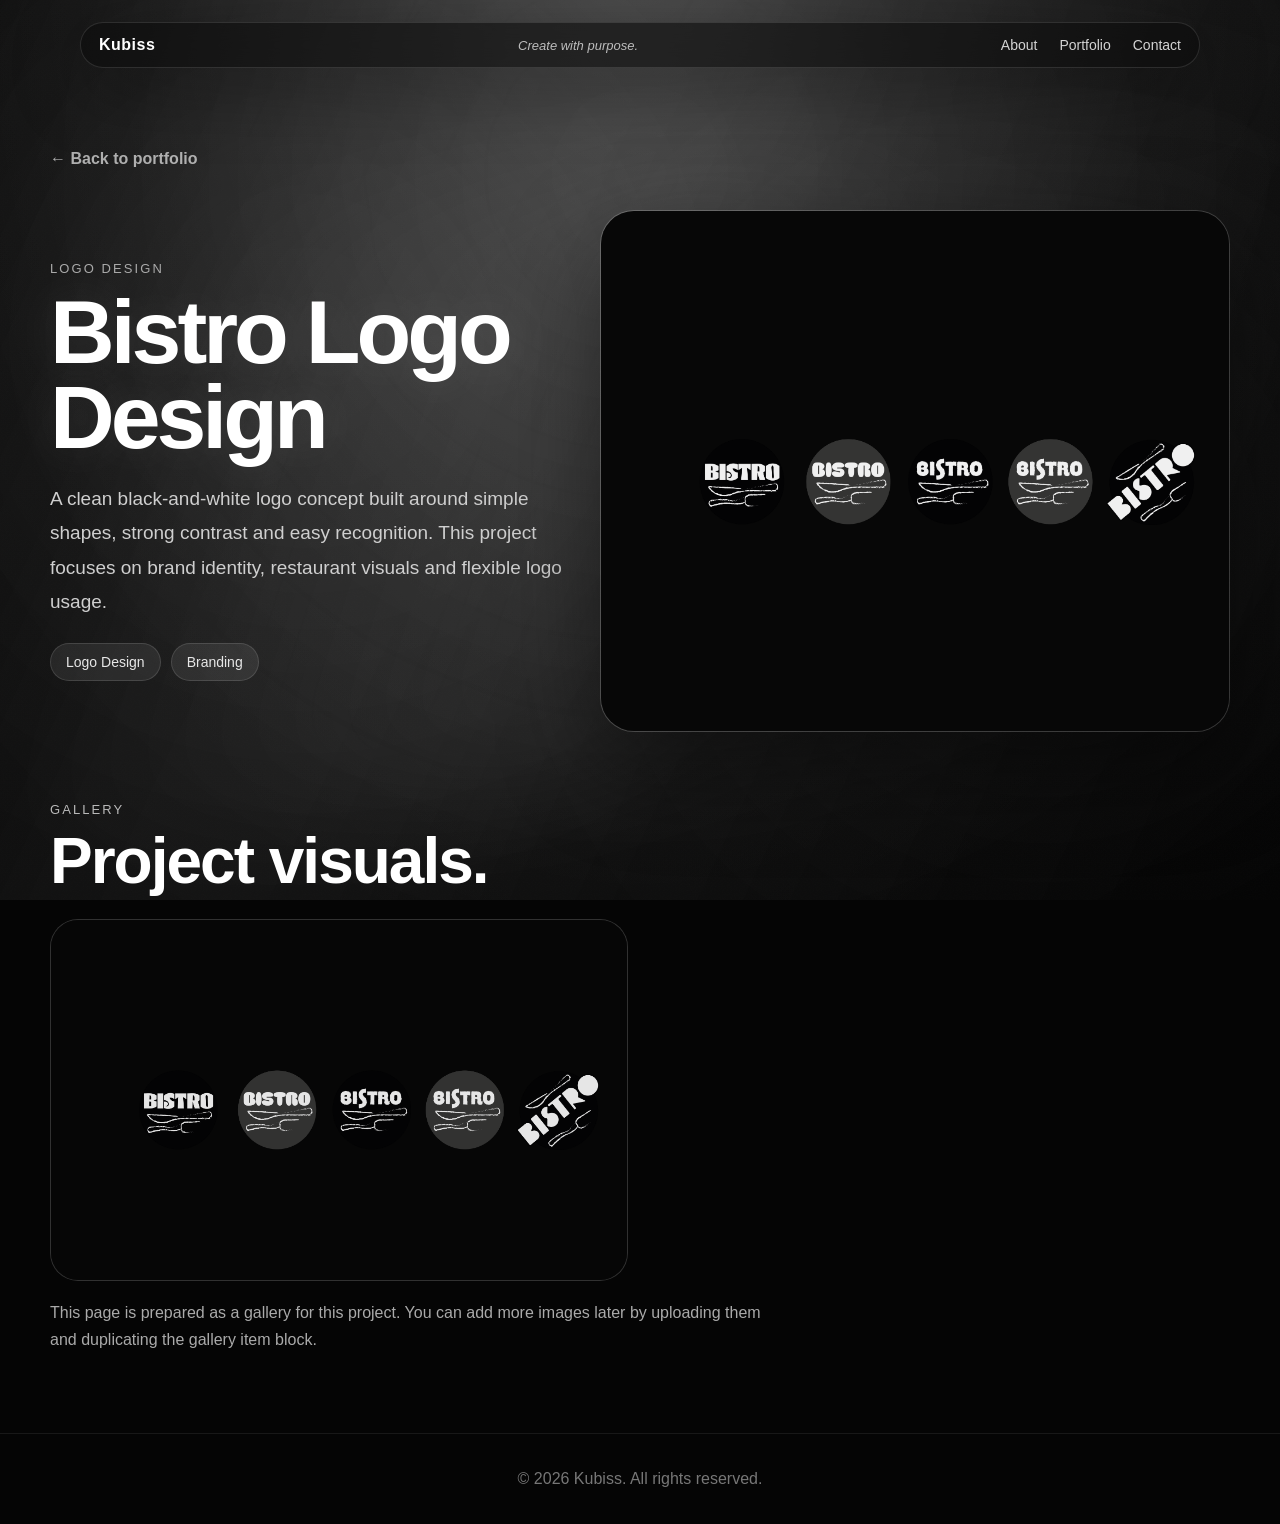
==== bistro-logo.html @ db3e4f17 "Add files via upload" ====
<!DOCTYPE html>
<html lang="en">
<head>
  <meta charset="UTF-8" />
  <meta name="viewport" content="width=device-width, initial-scale=1.0" />
  <title>Bistro Logo Design | Kubiss</title>
  <link rel="stylesheet" href="style.css" />
</head>
<body>
  <div class="bg">
    <div class="noise"></div>
    <div class="mono-orb orb-one"></div>
    <div class="mono-orb orb-two"></div>
    <div class="line-wave"></div>
  </div>

  <nav class="nav">
    <a href="index.html#top" class="logo">Kubiss</a>
    <p class="nav-quote" id="navQuote">Create with purpose.</p>
    <div class="links">
      <a href="index.html#about">About</a>
      <a href="index.html#portfolio">Portfolio</a>
      <a href="index.html#contact">Contact</a>
    </div>
  </nav>

  <main class="project-page reveal active">
    <div class="project-shell">
      <a class="back-link" href="index.html#portfolio">← Back to portfolio</a>

      <section class="project-hero">
        <div>
          <p class="project-kicker">Logo Design</p>
          <h1>Bistro Logo Design</h1>
          <p class="project-description">A clean black-and-white logo concept built around simple shapes, strong contrast and easy recognition. This project focuses on brand identity, restaurant visuals and flexible logo usage.</p>
          <div class="project-tags"><span>Logo Design</span><span>Branding</span></div>
        </div>

        <div class="project-preview logo-preview">
          <img src="LOGO_BIATRO_ILUSTRATOR.png" alt="Bistro Logo" />
        </div>
      </section>

      <section class="gallery-section">
        <p class="eyebrow">Gallery</p>
        <h2>Project visuals.</h2>
        <div class="gallery-grid">
          <div class="gallery-item logo-preview" data-project="Bistro Logo Design" data-tools="Logo Design • Branding">
            <img src="LOGO_BIATRO_ILUSTRATOR.png" alt="Bistro Logo" />
          </div>
        </div>
        <p class="gallery-note">This page is prepared as a gallery for this project. You can add more images later by uploading them and duplicating the gallery item block.</p>
      </section>
    </div>
  </main>

  <div class="lightbox" id="lightbox" aria-hidden="true">
    <button id="close" aria-label="Close image">&times;</button>
    <div class="lightbox-content">
      <img id="lightbox-img" src="" alt="" />
      <div class="lightbox-caption">
        <h3 id="lightbox-title"></h3>
        <p id="lightbox-tools"></p>
      </div>
    </div>
  </div>

  <footer>© 2026 Kubiss. All rights reserved.</footer>
  <script src="script.js"></script>
</body>
</html>
---- style.css ----
:root{
  --bg:#050505;
  --panel:rgba(255,255,255,.07);
  --line:rgba(255,255,255,.14);
  --text:#fff;
  --muted:#b8b8b8;
  --soft:#d7d7d7;
}

*{margin:0;padding:0;box-sizing:border-box;scroll-behavior:smooth}
html{background:var(--bg)}
body{font-family:Arial,Helvetica,sans-serif;background:var(--bg);color:var(--text);overflow-x:hidden;min-height:100vh;opacity:0;animation:pageReveal .85s cubic-bezier(.16,1,.3,1) .05s forwards}
a{text-decoration:none;color:inherit}
button{font-family:inherit}

.cursor-dot{display:none}

/* smooth monochrome aurora background */
.bg{position:fixed;inset:0;background:
  radial-gradient(ellipse at 50% -15%,rgba(255,255,255,.20) 0%,rgba(255,255,255,.09) 30%,rgba(255,255,255,.025) 58%,transparent 78%),
  linear-gradient(180deg,#090909 0%,#050505 50%,#020202 100%);
  z-index:-5;overflow:hidden}
.bg:before{content:"";position:absolute;inset:-35%;background:
  linear-gradient(115deg,transparent 18%,rgba(255,255,255,.11) 42%,rgba(255,255,255,.055) 52%,transparent 75%);
  filter:blur(120px);opacity:.72;animation:auroraFlow 32s cubic-bezier(.45,0,.25,1) infinite alternate}
.bg:after{content:"";position:absolute;inset:-20%;background:
  radial-gradient(ellipse at 50% 28%,rgba(255,255,255,.12) 0%,rgba(255,255,255,.045) 34%,transparent 72%);
  filter:blur(95px);opacity:.58;animation:softBreath 16s ease-in-out infinite alternate}
.noise{position:absolute;inset:0;opacity:.035;background-image:url("data:image/svg+xml,%3Csvg xmlns='http://www.w3.org/2000/svg' width='140' height='140' viewBox='0 0 140 140'%3E%3Cfilter id='n'%3E%3CfeTurbulence type='fractalNoise' baseFrequency='.9' numOctaves='4' stitchTiles='stitch'/%3E%3C/filter%3E%3Crect width='140' height='140' filter='url(%23n)' opacity='.45'/%3E%3C/svg%3E")}
.mono-orb{position:absolute;border-radius:50%;filter:blur(170px);opacity:.22;animation:monoMove 38s infinite alternate cubic-bezier(.45,0,.25,1);background:radial-gradient(circle,rgba(255,255,255,.85),rgba(255,255,255,.18) 38%,transparent 76%)}
.orb-one{width:820px;height:820px;top:-8%;left:-8%;opacity:.20}
.orb-two{width:780px;height:780px;right:-12%;top:16%;animation-delay:9s;opacity:.18}
.line-wave{position:absolute;left:-30%;top:18%;width:160%;height:620px;background:linear-gradient(115deg,transparent 25%,rgba(255,255,255,.12) 49%,rgba(255,255,255,.04) 58%,transparent 80%);filter:blur(55px);transform:rotate(-7deg);animation:waveSlide 34s cubic-bezier(.45,0,.25,1) infinite alternate;opacity:.52}
@keyframes monoMove{0%{transform:translate3d(0,0,0) scale(1)}50%{transform:translate3d(28px,-24px,0) scale(1.08)}100%{transform:translate3d(-24px,26px,0) scale(1.12)}}
@keyframes waveSlide{from{transform:translateX(-4%) rotate(-7deg);opacity:.40}to{transform:translateX(4%) rotate(-7deg);opacity:.68}}
@keyframes auroraFlow{0%{transform:translate3d(-4%,1%,0) rotate(-3deg) scale(1)}50%{transform:translate3d(3%,-2%,0) rotate(4deg) scale(1.06)}100%{transform:translate3d(5%,2%,0) rotate(-2deg) scale(1.1)}}
@keyframes softBreath{from{opacity:.42}to{opacity:.72}}
@keyframes pageReveal{0%{opacity:0}100%{opacity:1}}

.nav{position:fixed;top:22px;left:50%;transform:translateX(-50%);width:calc(100% - 42px);max-width:1120px;z-index:100;padding:13px 18px;border-radius:999px;background:rgba(12,12,12,.62);border:1px solid rgba(255,255,255,.12);backdrop-filter:blur(22px);display:grid;grid-template-columns:auto 1fr auto;align-items:center;gap:18px;box-shadow:0 18px 70px rgba(0,0,0,.35);animation:navDrop .95s cubic-bezier(.16,1,.3,1) .25s both}
.logo{font-weight:900;letter-spacing:.5px}.nav-quote{text-align:center;color:#bdbdbd;font-size:13px;font-style:italic;white-space:nowrap;overflow:hidden;text-overflow:ellipsis}.links{display:flex;gap:22px;color:#d4d4d4;font-size:14px}.links a{transition:.3s}.links a:hover{color:#fff;transform:translateY(-2px)}

.hero-section{min-height:100vh;display:grid;place-items:center;text-align:center;padding:155px 20px 90px;position:relative}.hero-section:after{content:"";position:absolute;bottom:-1px;left:0;width:100%;height:220px;background:linear-gradient(to bottom,rgba(5,5,5,0),var(--bg));pointer-events:none}.hero-inner{max-width:980px;position:relative;z-index:2;animation:heroRise 1.15s cubic-bezier(.16,1,.3,1) .18s both}.avatar-wrap{width:184px;height:184px;margin:0 auto 30px;border-radius:50%;display:grid;place-items:center;background:radial-gradient(circle,rgba(255,255,255,.22),rgba(255,255,255,.03) 55%,transparent 70%);box-shadow:0 0 80px rgba(255,255,255,.12);animation:avatarGlow 8s ease-in-out infinite alternate}.avatar{width:168px;height:168px;object-fit:cover;border-radius:50%;border:3px solid rgba(255,255,255,.22);display:block}.badge{display:inline-block;padding:10px 18px;border-radius:999px;background:rgba(255,255,255,.08);border:1px solid rgba(255,255,255,.14);color:#dedede;font-size:14px;margin-bottom:24px;backdrop-filter:blur(14px)}
h1{font-size:clamp(72px,14vw,170px);letter-spacing:-7px;line-height:.9;margin-bottom:28px;color:#fff;text-shadow:0 0 50px rgba(255,255,255,.12);position:relative;display:inline-block}h1:after{content:"";position:absolute;left:4%;bottom:-8px;width:92%;height:1px;background:linear-gradient(90deg,transparent,#fff,transparent);opacity:.45}.role-line{font-size:clamp(24px,3vw,36px);font-weight:750;margin:0 auto 24px;color:#f5f5f5;line-height:1.18;min-height:48px;display:inline-flex;align-items:baseline;justify-content:center;gap:10px;white-space:nowrap;overflow:visible}.role-switch{display:inline-block;min-width:285px;text-align:left;position:relative;color:#fff;background:linear-gradient(90deg,#fff,#bdbdbd,#fff);-webkit-background-clip:text;-webkit-text-fill-color:transparent;line-height:1.18;padding:.08em 0 .12em;will-change:opacity,filter,transform}.role-switch.change{animation:roleFade .38s cubic-bezier(.22,1,.36,1) both}.role-underline{display:none}@keyframes roleFade{0%{opacity:0;filter:blur(3px);transform:translateY(6px)}100%{opacity:1;filter:blur(0);transform:translateY(0)}}@keyframes heroRise{0%{opacity:0;transform:translateY(34px)}100%{opacity:1;transform:translateY(0)}}@keyframes navDrop{0%{opacity:0;transform:translateX(-50%) translateY(-18px);filter:blur(8px)}100%{opacity:1;transform:translateX(-50%) translateY(0);filter:blur(0)}}.hero-text{max-width:720px;margin:0 auto;color:#cfcfcf;font-size:20px;line-height:1.7}.buttons{display:flex;justify-content:center;gap:15px;flex-wrap:wrap;margin-top:36px}.btn{display:inline-block;padding:15px 32px;border-radius:999px;font-weight:800;transition:.35s ease}.primary{background:#fff;color:#111}.secondary{background:rgba(255,255,255,.06);border:1px solid rgba(255,255,255,.18);color:#fff}.btn:hover{transform:translateY(-5px) scale(1.03);box-shadow:0 20px 55px rgba(255,255,255,.16)}
@keyframes avatarGlow{0%{box-shadow:0 0 70px rgba(255,255,255,.11)}50%{box-shadow:0 0 100px rgba(255,255,255,.20)}100%{box-shadow:0 0 80px rgba(255,255,255,.14)}}

.section-pad{max-width:1200px;margin:auto;padding:120px 20px}.section-head{margin-bottom:36px}.section-head.compact{margin-bottom:24px}.eyebrow{color:#fff;font-size:13px;letter-spacing:.16em;text-transform:uppercase;margin-bottom:12px;opacity:.7}.section-head h2,section h2,.contact h2{font-size:clamp(38px,6vw,72px);line-height:1;letter-spacing:-2px}.about-grid{display:grid;grid-template-columns:1.2fr .8fr;gap:28px}.glass{background:linear-gradient(135deg,rgba(255,255,255,.09),rgba(255,255,255,.035));border:1px solid rgba(255,255,255,.13);border-radius:34px;padding:36px;backdrop-filter:blur(20px);box-shadow:0 25px 70px rgba(0,0,0,.38)}.soft-hover{transition:.45s ease}.soft-hover:hover{transform:translateY(-8px);box-shadow:0 35px 90px rgba(0,0,0,.45),0 0 70px rgba(255,255,255,.06)}.about-card p{font-size:18px;line-height:1.8;color:#cfcfcf}.focus-card{display:flex;flex-direction:column;justify-content:center}.focus-title{font-size:14px;text-transform:uppercase;letter-spacing:.16em;color:#aaa;margin-bottom:20px}.focus-list{display:grid;gap:12px}.focus-list span{padding:14px 16px;border-radius:18px;background:rgba(255,255,255,.055);border:1px solid rgba(255,255,255,.1);color:#eee;transition:.3s}.focus-list span:hover{transform:translateX(8px);background:rgba(255,255,255,.1)}
.reveal{opacity:0;transform:translateY(70px);transition:1s cubic-bezier(.2,.9,.2,1)}.reveal.active{opacity:1;transform:translateY(0)}

.skills-section{max-width:1200px;margin:auto;padding:30px 20px 100px;position:relative}.skills{display:flex;flex-wrap:wrap;gap:13px;align-items:center}.skill-pill{position:relative;cursor:pointer;border:1px solid rgba(255,255,255,.13);background:rgba(255,255,255,.075);color:#eee;padding:13px 18px;border-radius:999px;font-size:15px;transition:.35s ease;backdrop-filter:blur(14px);z-index:2}.skill-pill:hover{transform:translateY(-7px) scale(1.06);background:rgba(255,255,255,.14);box-shadow:0 18px 50px rgba(255,255,255,.1);z-index:50}.skill-pill::after{content:attr(data-title) "\A" attr(data-desc);white-space:pre-line;position:absolute;left:50%;top:calc(100% + 12px);width:300px;max-width:calc(100vw - 34px);background:rgba(14,14,14,.96);border:1px solid rgba(255,255,255,.16);border-radius:20px;padding:16px 17px;color:#cfcfcf;text-align:left;line-height:1.5;font-size:14px;opacity:0;pointer-events:none;transform:translateX(-50%) translateY(8px) scale(.98);transition:opacity .22s ease,transform .22s ease;backdrop-filter:blur(22px);box-shadow:0 24px 80px rgba(0,0,0,.55);z-index:80}.skill-pill::before{content:"";position:absolute;left:50%;top:calc(100% + 5px);width:12px;height:12px;background:rgba(14,14,14,.96);border-left:1px solid rgba(255,255,255,.16);border-top:1px solid rgba(255,255,255,.16);transform:translateX(-50%) rotate(45deg);opacity:0;transition:opacity .22s ease;z-index:81}.skill-pill:hover::after,.skill-pill:focus-visible::after{opacity:1;transform:translateX(-50%) translateY(0) scale(1)}.skill-pill:hover::before,.skill-pill:focus-visible::before{opacity:1}.tooltip{display:none}

.portfolio-section{position:relative}.portfolio-section:before{content:"";position:absolute;top:-80px;left:50%;transform:translateX(-50%);width:80%;height:1px;background:linear-gradient(90deg,transparent,rgba(255,255,255,.24),transparent)}.grid{display:grid;grid-template-columns:repeat(2,1fr);gap:28px}.card{position:relative;background:rgba(255,255,255,.065);border:1px solid rgba(255,255,255,.13);border-radius:32px;overflow:hidden;cursor:pointer;transition:.45s cubic-bezier(.2,.9,.2,1);min-height:420px}.card:hover{transform:translateY(-14px) scale(1.025);box-shadow:0 35px 90px rgba(0,0,0,.5),0 0 80px rgba(255,255,255,.08)}.card img{width:100%;height:330px;object-fit:cover;display:block;background:#090909;transition:.6s ease;filter:brightness(.84) contrast(.98)}.card:hover img{transform:scale(1.07);filter:brightness(1.08) contrast(1.04)}.card img.logo-img{object-fit:contain;padding:28px}.card-info{position:relative;z-index:3;padding:24px;background:linear-gradient(180deg,rgba(18,18,18,.96),rgba(12,12,12,.98));min-height:118px}.card-info h3{font-size:24px;margin-bottom:8px;transition:.35s ease;line-height:1.15}.card-info p{color:#aaa;line-height:1.6;max-width:95%}.card-overlay{display:none}.card:hover .card-info h3{transform:translateY(-2px)}

.contact{text-align:center}.contact-box{max-width:850px;margin:auto}.contact-box h2{margin-bottom:22px}.contact-box p{max-width:680px;margin:0 auto 28px;color:#cfcfcf;font-size:18px;line-height:1.7}.discord{margin-top:26px!important;color:#fff!important}.lightbox{position:fixed;inset:0;background:rgba(0,0,0,.88);display:none;align-items:center;justify-content:center;z-index:999;padding:28px}.lightbox.active{display:flex}.lightbox-content{max-width:94vw;max-height:90vh;text-align:center}.lightbox img{max-width:92vw;max-height:78vh;border-radius:24px;box-shadow:0 0 80px rgba(255,255,255,.12)}.lightbox-caption{margin-top:16px}.lightbox-caption h3{font-size:24px}.lightbox-caption p{color:#aaa;margin-top:6px}#close{position:fixed;top:22px;right:34px;background:none;border:none;color:#fff;font-size:44px;cursor:pointer;line-height:1}footer{text-align:center;padding:36px 20px;color:#777;border-top:1px solid rgba(255,255,255,.08)}

@media(max-width:900px){.nav{grid-template-columns:auto 1fr;top:14px;border-radius:26px}.nav-quote{display:none}.links{display:none}.about-grid,.grid{grid-template-columns:1fr}.section-pad{padding:90px 20px}.skills-section{padding-bottom:80px}.hero-section{padding-top:130px}h1{letter-spacing:-3px}.role-line{font-size:26px;display:flex;flex-direction:column;gap:6px;min-height:88px;white-space:normal}.role-switch{min-width:auto;text-align:center;line-height:1.18;padding:.08em 0 .12em}.hero-text{font-size:18px}.card{min-height:auto}.card img{height:290px}.cursor-dot{display:none}}


/* v12 polish */
.nav-quote{display:inline-block;min-width:260px;text-align:center;transition:opacity .5s ease;}
.hero-role{min-width:360px;display:inline-block;text-align:center}
.typing{display:inline-block;min-width:260px;text-align:left}
.skill,.skills span{position:relative}
.tooltip{position:absolute;top:calc(100% + 10px);left:50%;transform:translateX(-50%) translateY(-6px);opacity:0;pointer-events:none;transition:.25s ease;z-index:50}
.skill:hover .tooltip,.skills span:hover .tooltip{opacity:1;transform:translateX(-50%) translateY(0)}
.card img{filter:brightness(.88);transition:filter .35s ease,transform .35s ease}
.card:hover img{filter:brightness(1)}


/* Gallery link + project detail pages */
.project-link{display:block;color:inherit;text-decoration:none}
.open-gallery{display:inline-block;margin-top:14px;color:#fff;font-size:14px;font-weight:800;opacity:.72;transition:.3s ease}
.card:hover .open-gallery{opacity:1;transform:translateX(6px)}

.project-page{min-height:100vh;padding:150px 20px 80px}
.project-shell{max-width:1180px;margin:0 auto}
.back-link{display:inline-flex;align-items:center;gap:8px;margin-bottom:42px;color:#d9d9d9;font-weight:800;opacity:.78;transition:.3s ease}
.back-link:hover{opacity:1;transform:translateX(-5px)}
.project-hero{display:grid;grid-template-columns:.9fr 1.1fr;gap:34px;align-items:center;margin-bottom:70px}
.project-kicker{color:#aaa;text-transform:uppercase;letter-spacing:.16em;font-size:13px;margin-bottom:14px}
.project-hero h1{font-size:clamp(48px,7vw,96px);letter-spacing:-4px;line-height:.95;margin-bottom:22px;color:#fff;background:none;-webkit-text-fill-color:#fff;text-shadow:0 0 50px rgba(255,255,255,.10)}
.project-hero h1:after{display:none}
.project-description{font-size:19px;line-height:1.8;color:#cfcfcf;margin-bottom:24px}
.project-tags{display:flex;flex-wrap:wrap;gap:10px}
.project-tags span{padding:10px 15px;border-radius:999px;background:rgba(255,255,255,.08);border:1px solid rgba(255,255,255,.13);color:#e7e7e7;font-size:14px}
.project-preview{border-radius:34px;overflow:hidden;border:1px solid rgba(255,255,255,.13);background:rgba(255,255,255,.055);box-shadow:0 35px 100px rgba(0,0,0,.45)}
.project-preview img{width:100%;height:520px;object-fit:cover;display:block;filter:brightness(.94);transition:.55s ease}
.project-preview.logo-preview img{object-fit:contain;padding:34px;background:#070707}
.project-preview:hover img{transform:scale(1.035);filter:brightness(1.05)}
.gallery-section{margin-top:70px}
.gallery-section h2{font-size:clamp(34px,5vw,64px);letter-spacing:-2px;margin-bottom:26px}
.gallery-grid{display:grid;grid-template-columns:repeat(2,1fr);gap:24px}
.gallery-item{border:1px solid rgba(255,255,255,.13);border-radius:28px;overflow:hidden;background:rgba(255,255,255,.055);cursor:pointer;transition:.4s ease}
.gallery-item:hover{transform:translateY(-10px);box-shadow:0 30px 80px rgba(0,0,0,.45)}
.gallery-item img{width:100%;height:360px;object-fit:cover;display:block;filter:brightness(.90);transition:.45s ease}
.gallery-item.logo-preview img{object-fit:contain;padding:28px;background:#070707}
.gallery-item:hover img{filter:brightness(1.06);transform:scale(1.04)}
.gallery-note{color:#aaa;line-height:1.7;margin-top:18px;max-width:720px}
@media(max-width:900px){.project-hero{grid-template-columns:1fr}.project-preview img{height:360px}.gallery-grid{grid-template-columns:1fr}.project-page{padding-top:130px}.project-hero h1{letter-spacing:-2px}}
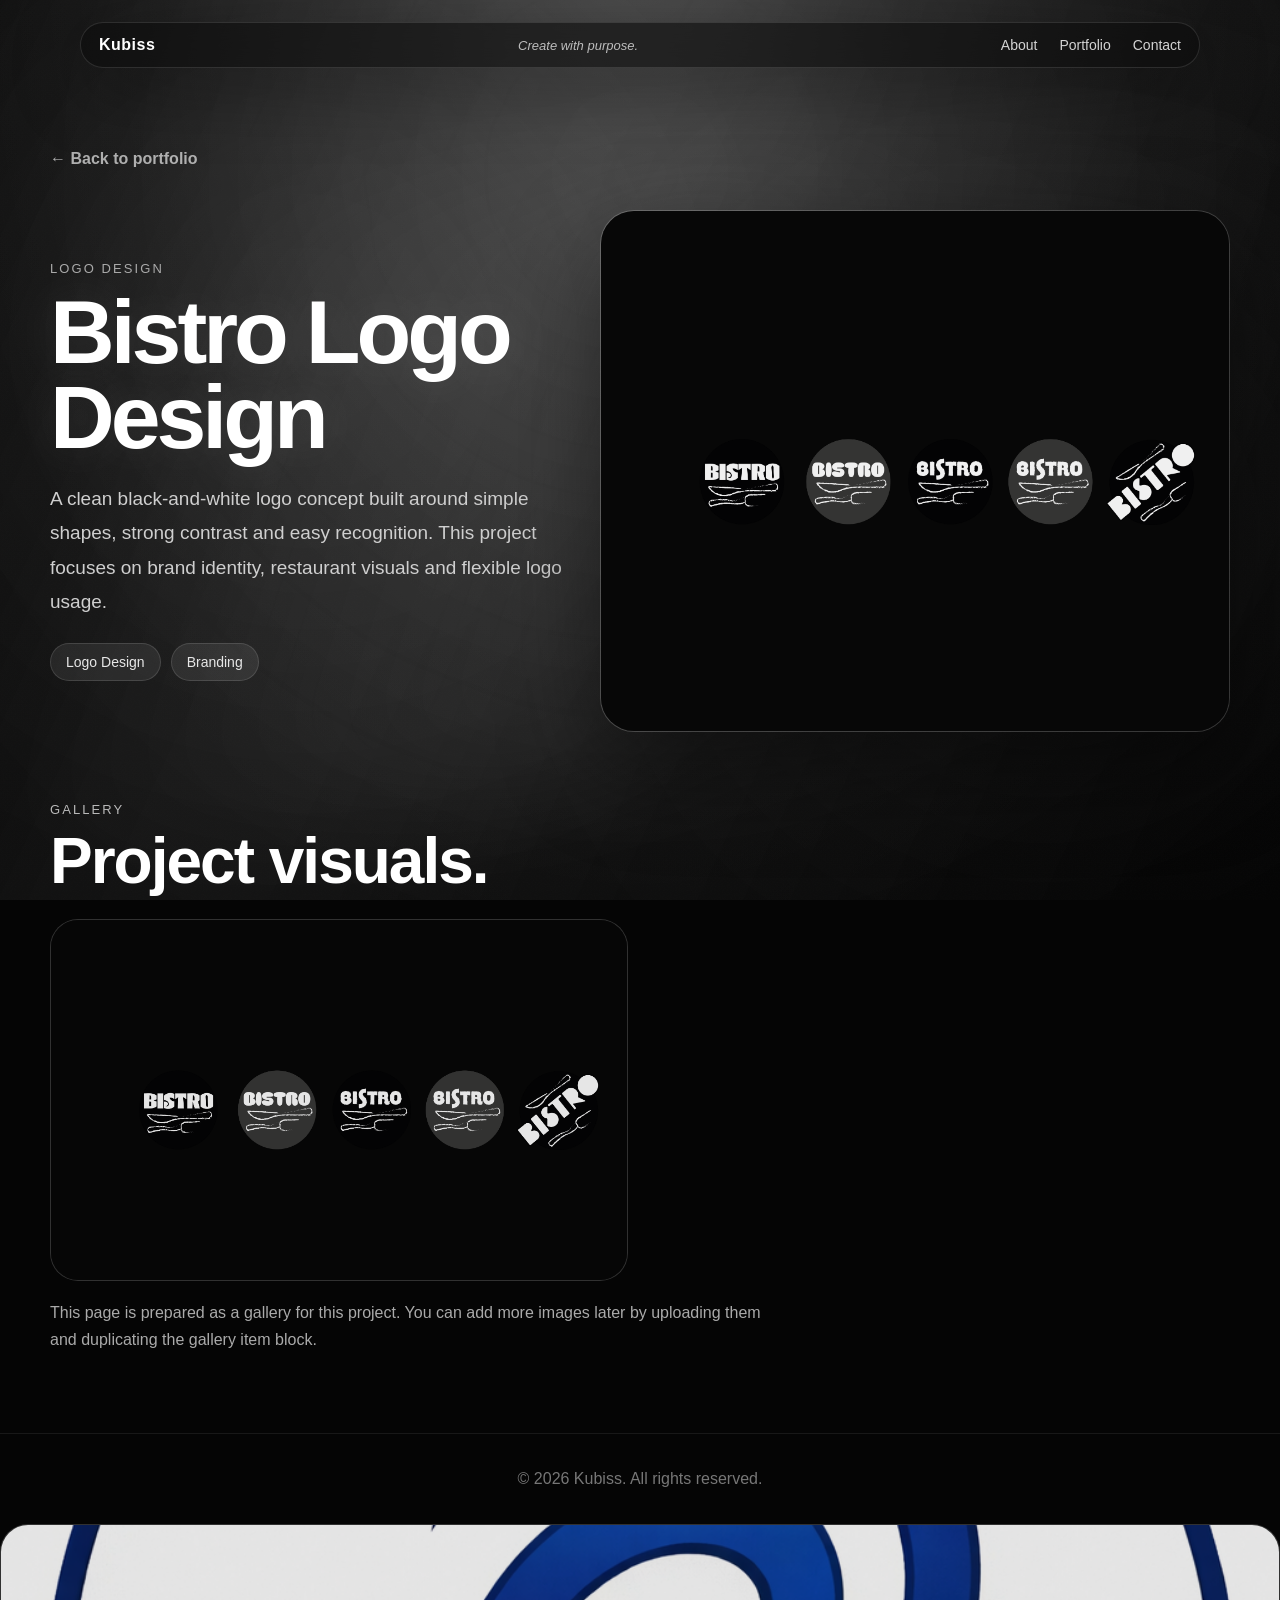
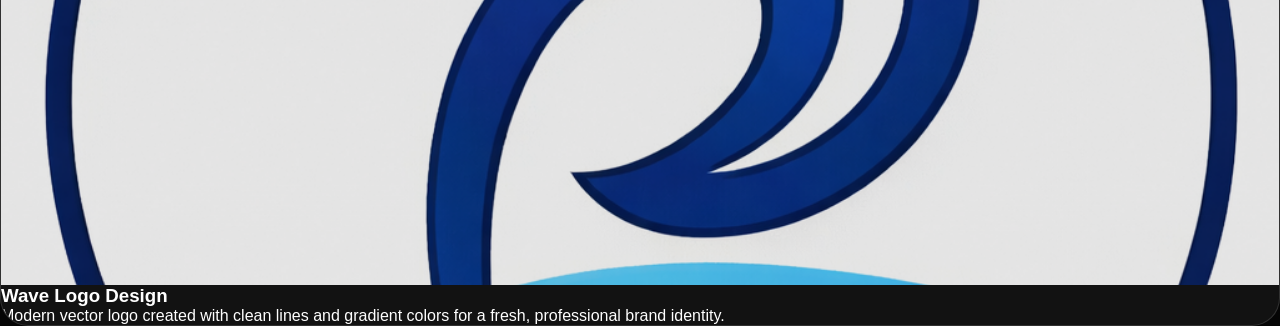
==== commit 9255762d: "Add files via upload" ====
--- a/bistro-logo.html
+++ b/bistro-logo.html
@@ -67,5 +67,12 @@
 
   <footer>© 2026 Kubiss. All rights reserved.</footer>
   <script src="script.js"></script>
+
+<div class="gallery-item">
+  <img src="logo2.png" alt="Wave Logo Design">
+  <h3>Wave Logo Design</h3>
+  <p>Modern vector logo created with clean lines and gradient colors for a fresh, professional brand identity.</p>
+</div>
+
 </body>
 </html>
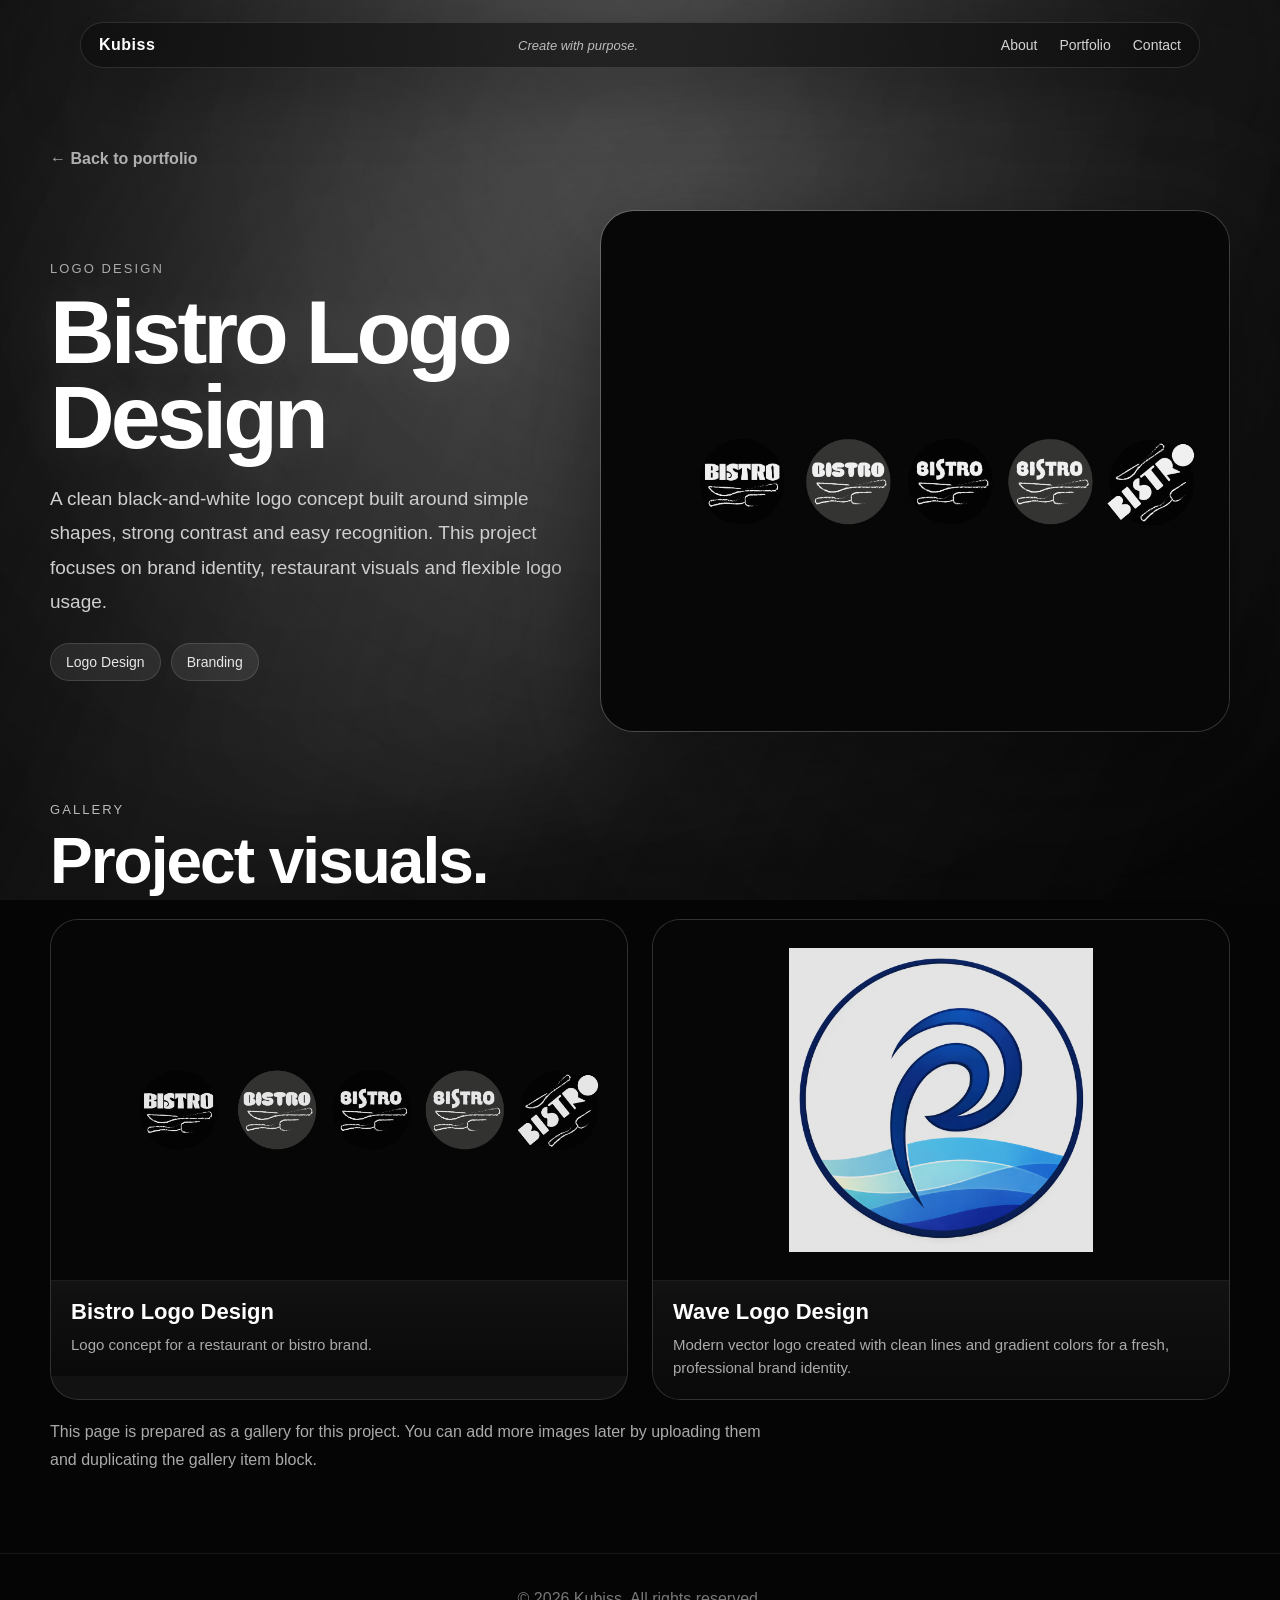
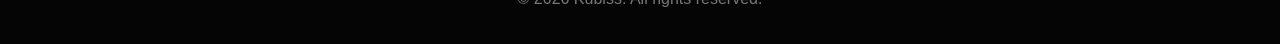
==== commit da4586f3: "Add files via upload" ====
--- a/bistro-logo.html
+++ b/bistro-logo.html
@@ -47,6 +47,18 @@
         <div class="gallery-grid">
           <div class="gallery-item logo-preview" data-project="Bistro Logo Design" data-tools="Logo Design • Branding">
             <img src="LOGO_BIATRO_ILUSTRATOR.png" alt="Bistro Logo" />
+            <div class="gallery-caption">
+              <h3>Bistro Logo Design</h3>
+              <p>Logo concept for a restaurant or bistro brand.</p>
+            </div>
+          </div>
+
+          <div class="gallery-item logo-preview" data-project="Wave Logo Design" data-tools="Logo Design • Branding">
+            <img src="logo2.png" alt="Wave Logo Design" />
+            <div class="gallery-caption">
+              <h3>Wave Logo Design</h3>
+              <p>Modern vector logo created with clean lines and gradient colors for a fresh, professional brand identity.</p>
+            </div>
           </div>
         </div>
         <p class="gallery-note">This page is prepared as a gallery for this project. You can add more images later by uploading them and duplicating the gallery item block.</p>
@@ -68,11 +80,5 @@
   <footer>© 2026 Kubiss. All rights reserved.</footer>
   <script src="script.js"></script>
 
-<div class="gallery-item">
-  <img src="logo2.png" alt="Wave Logo Design">
-  <h3>Wave Logo Design</h3>
-  <p>Modern vector logo created with clean lines and gradient colors for a fresh, professional brand identity.</p>
-</div>
-
 </body>
 </html>
--- a/style.css
+++ b/style.css
@@ -97,3 +97,13 @@
 .gallery-item:hover img{filter:brightness(1.06);transform:scale(1.04)}
 .gallery-note{color:#aaa;line-height:1.7;margin-top:18px;max-width:720px}
 @media(max-width:900px){.project-hero{grid-template-columns:1fr}.project-preview img{height:360px}.gallery-grid{grid-template-columns:1fr}.project-page{padding-top:130px}.project-hero h1{letter-spacing:-2px}}
+
+
+/* v15 gallery fixes */
+.gallery-item{display:flex;flex-direction:column}
+.gallery-caption{padding:18px 20px 20px;background:linear-gradient(180deg,rgba(18,18,18,.96),rgba(10,10,10,.98));border-top:1px solid rgba(255,255,255,.08)}
+.gallery-caption h3{font-size:22px;line-height:1.18;margin-bottom:8px;color:#fff}
+.gallery-caption p{font-size:15px;line-height:1.55;color:#aaa}
+.gallery-item.contain-preview img{object-fit:contain;background:#f2f2f2;padding:0}
+.gallery-item.logo-preview img{object-fit:contain;background:#070707}
+@media(max-width:900px){.gallery-caption h3{font-size:20px}.gallery-caption p{font-size:14px}}
